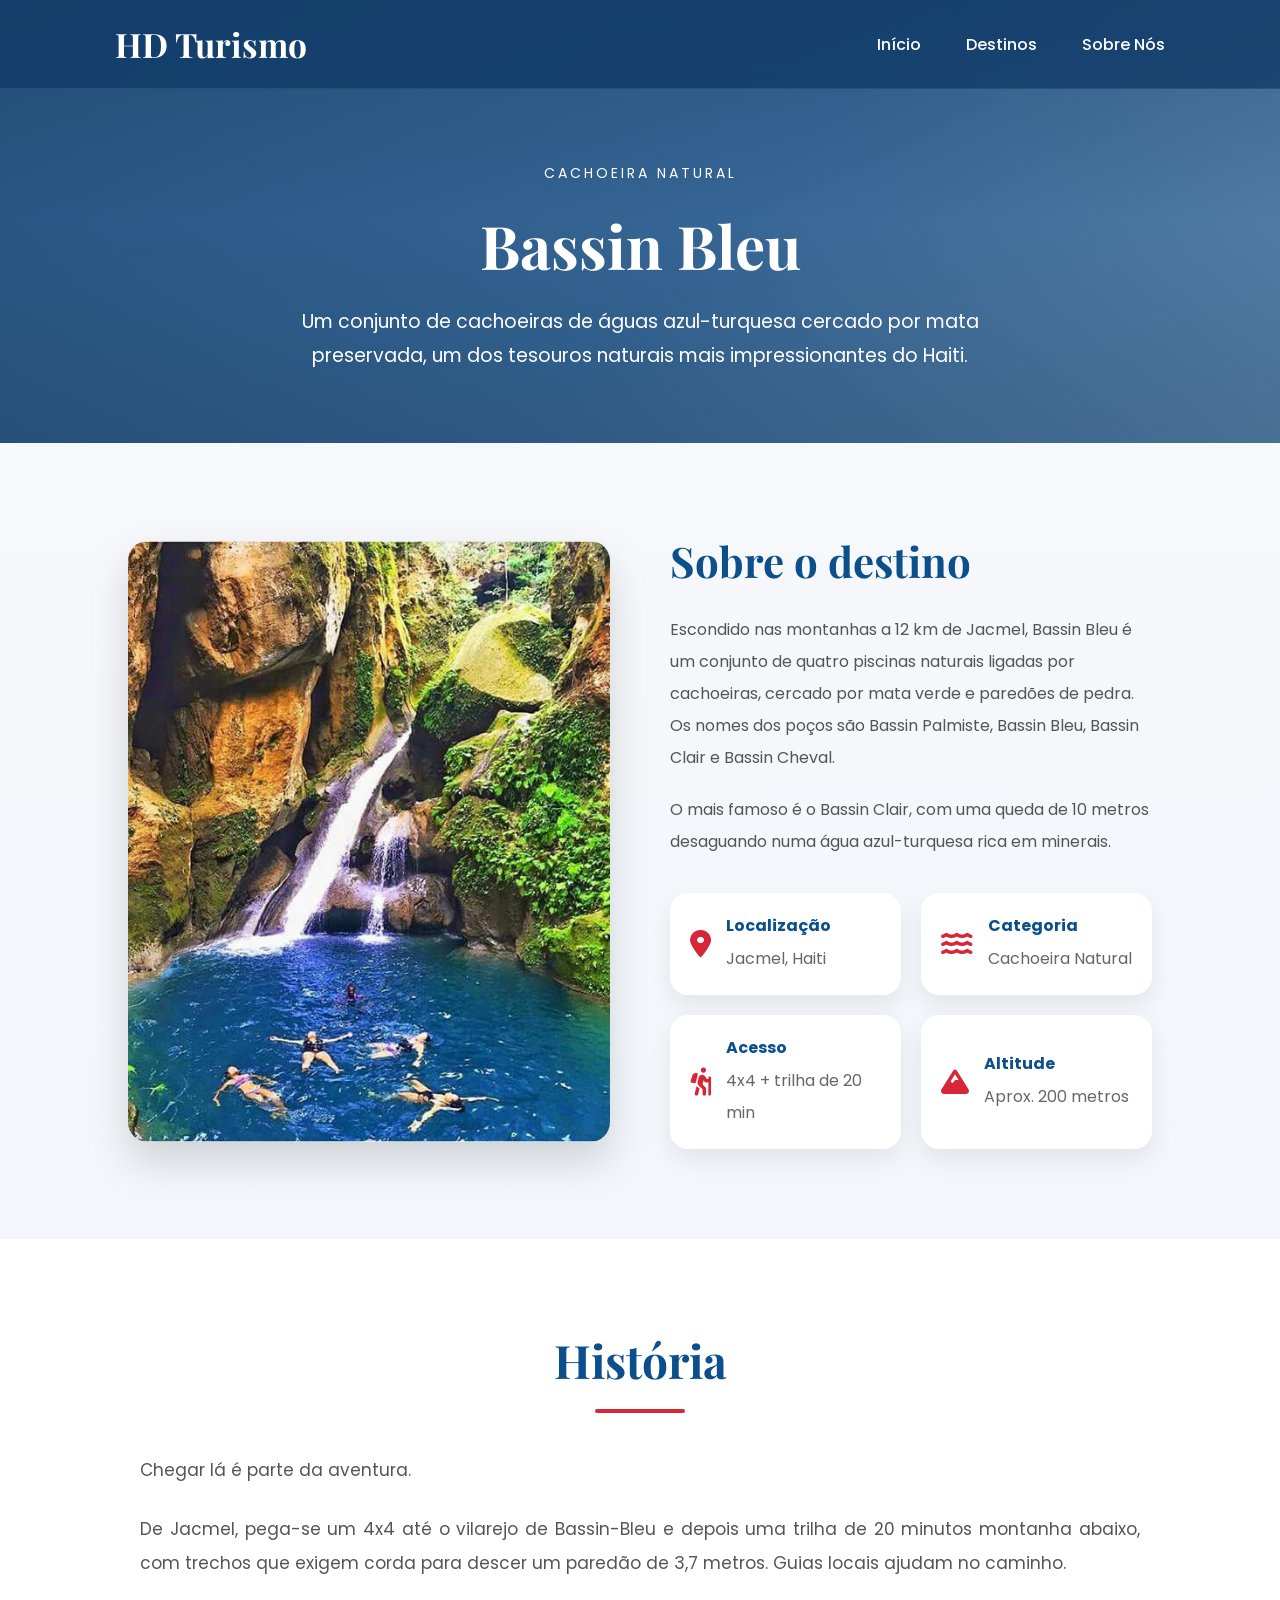
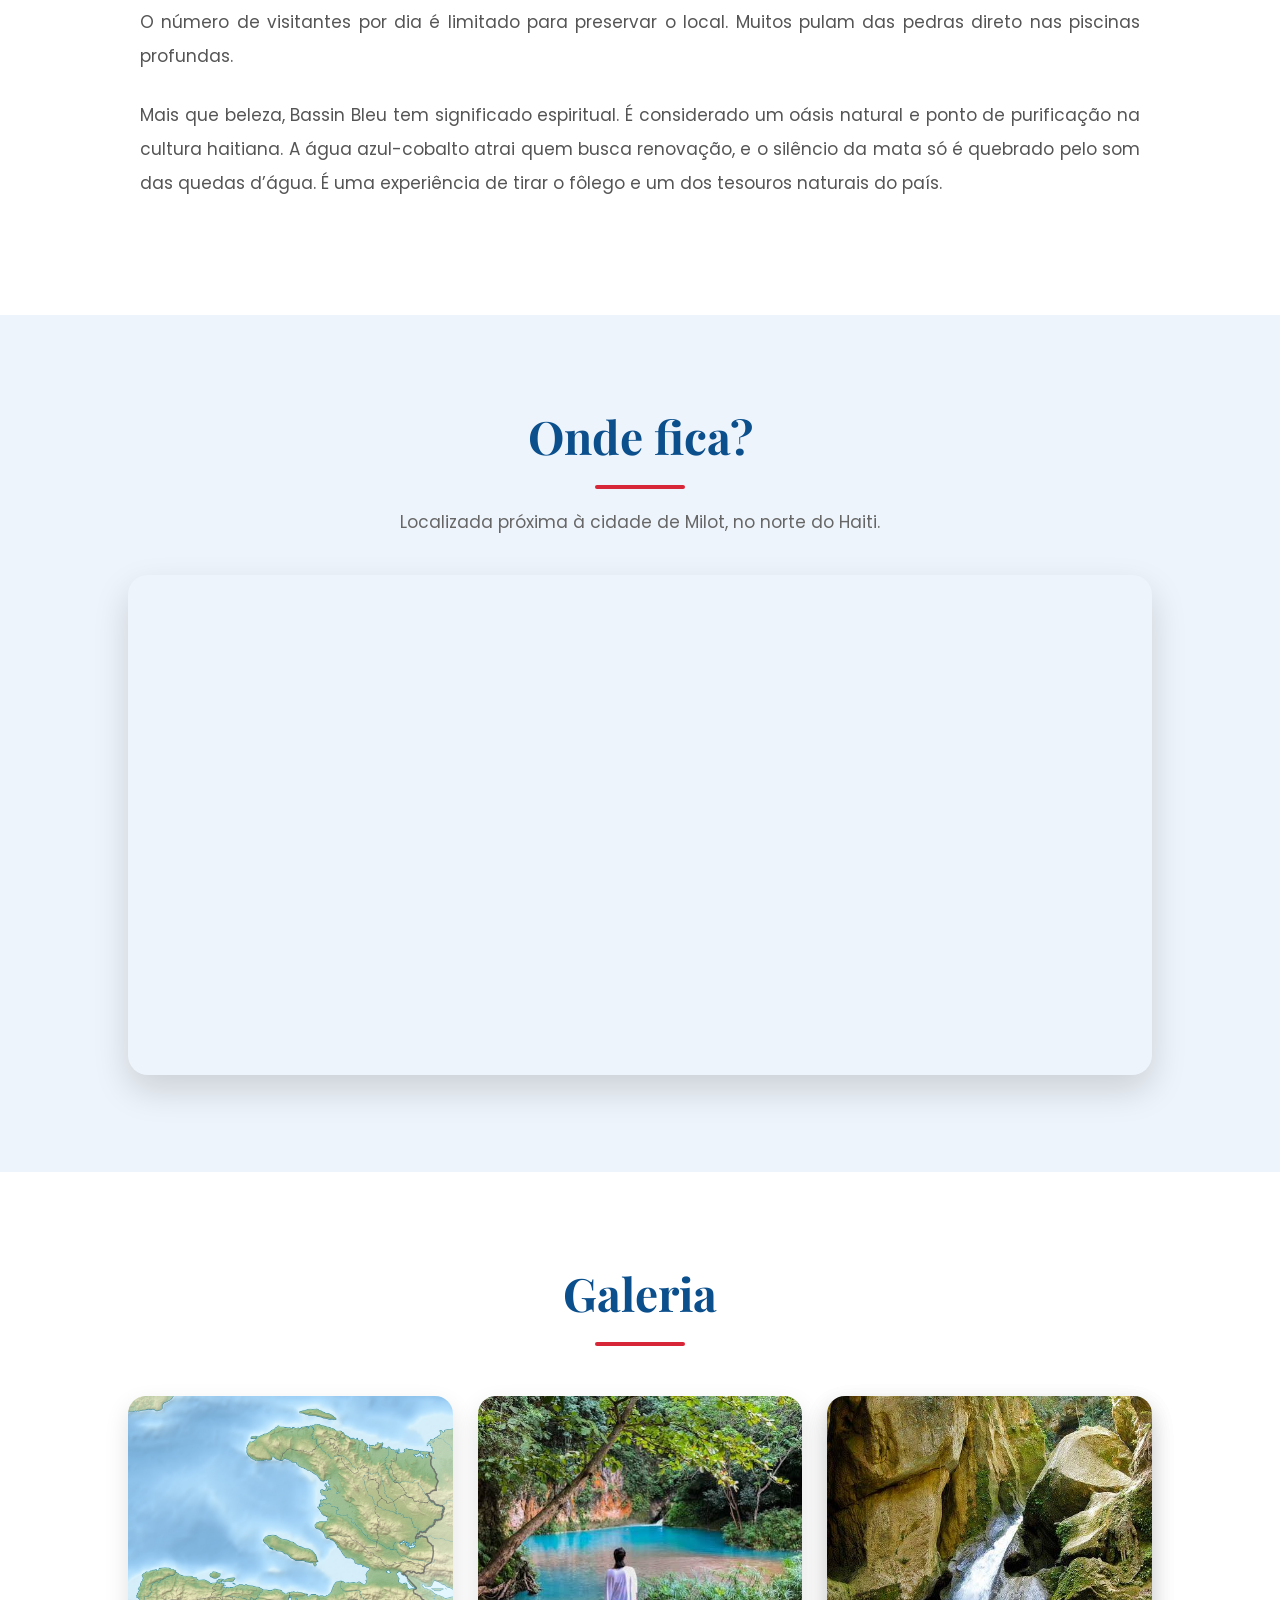
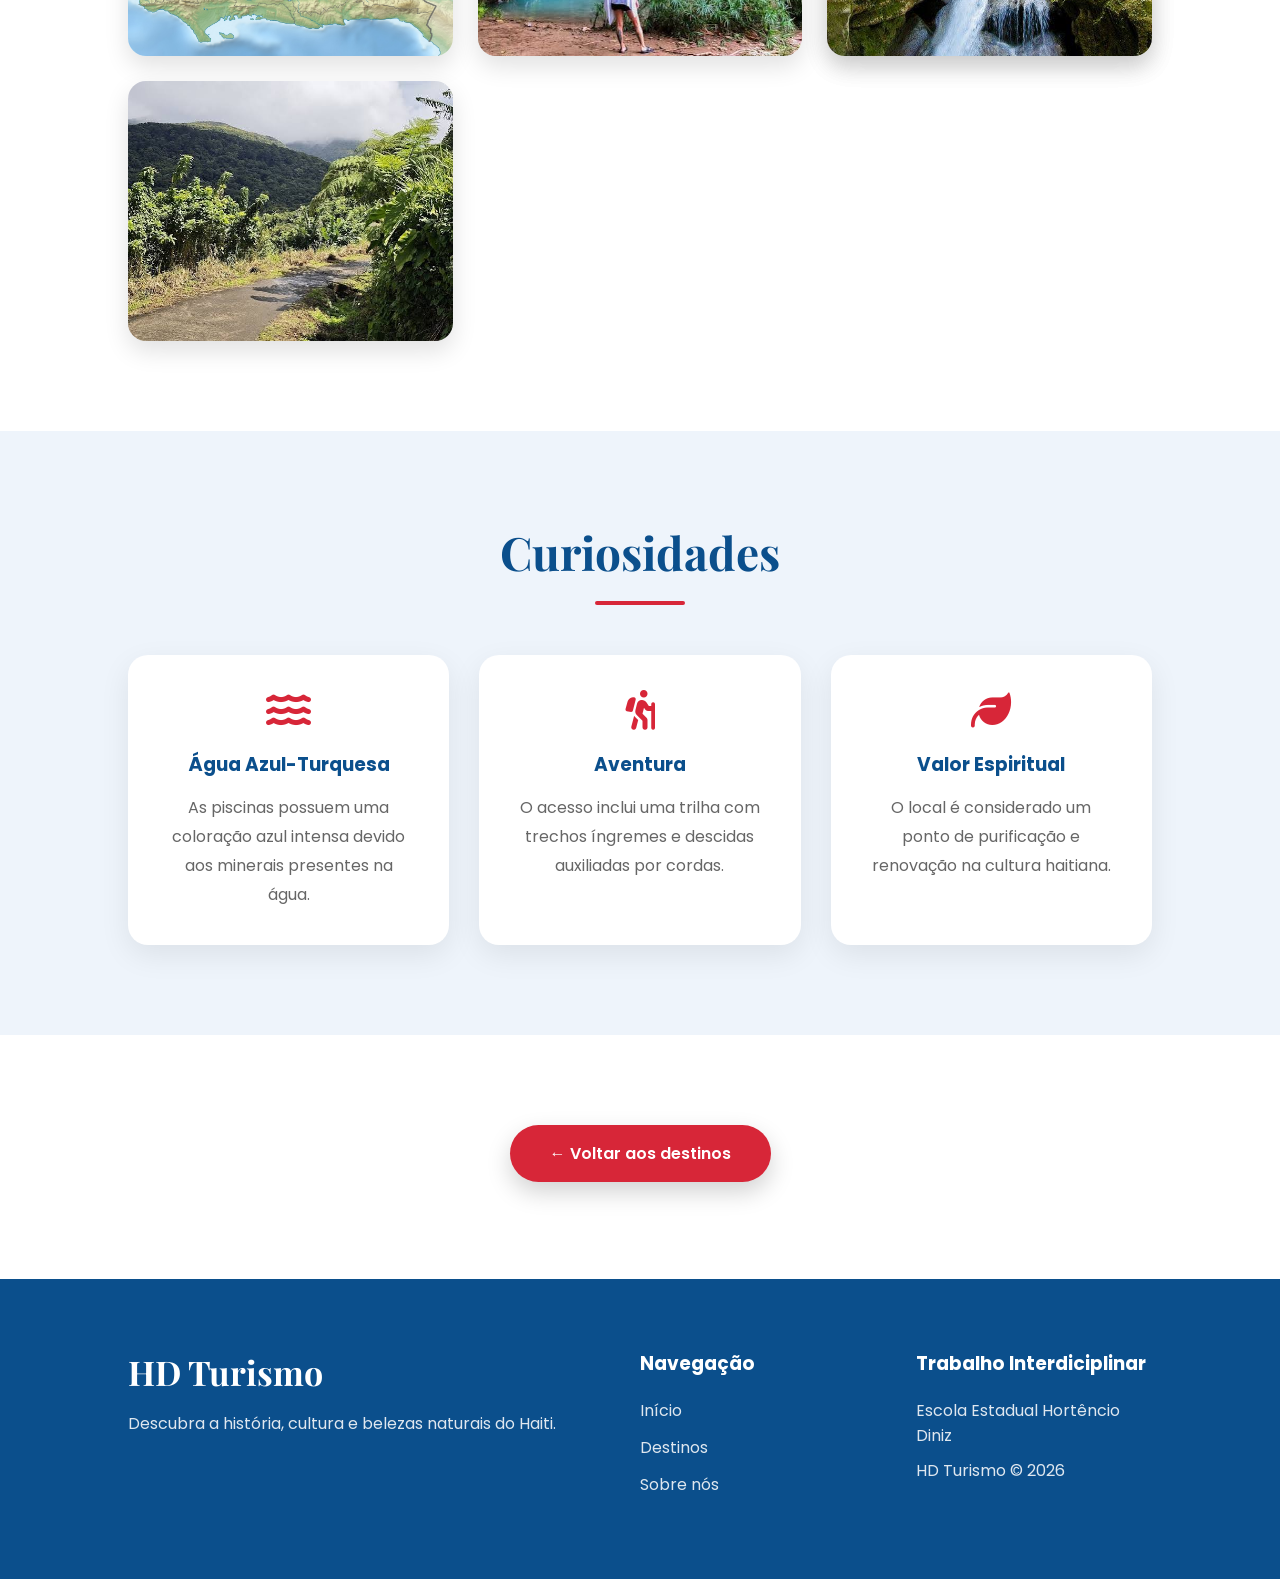
==== Destinos/Bassin/bassin.html @ 4df60498 "Atualizações das páginas e responsividade" ====
<!DOCTYPE html>
<html lang="pt-BR">

<head>

    <!-- Configurações da página -->
    <meta charset="UTF-8">
    <meta name="viewport" content="width=device-width, initial-scale=1.0">

    <title>Bassin Bleu</title>

    <!-- CSS -->
    <link rel="stylesheet" href="bassin.css">

    <!-- Fontes -->
    <link rel="preconnect" href="https://fonts.googleapis.com">
    <link rel="preconnect" href="https://fonts.gstatic.com" crossorigin>

    <link href="https://fonts.googleapis.com/css2?family=Playfair+Display:wght@600;700;800&family=Poppins:wght@300;400;500;600;700&display=swap" rel="stylesheet">

    <!-- Ícones -->
    <link rel="stylesheet"
    href="https://cdnjs.cloudflare.com/ajax/libs/font-awesome/6.7.2/css/all.min.css">

</head>

<body>

<!-- ====================================================== -->
<!-- CABEÇALHO -->
<!-- ====================================================== -->

<header>

    <div class="logo">

        <h1>HD Turismo</h1>

    </div>

    <nav>

        <a href="../../index.html#inicio">Início</a>

        <a href="../../index.html#destinos">Destinos</a>

        <a href="../../index.html#sobre">Sobre Nós</a>

    </nav>

</header>

<!-- ====================================================== -->
<!-- TÍTULO -->
<!-- ====================================================== -->

<section class="titulo">

    <span>Cachoeira Natural</span>

    <h1>Bassin Bleu</h1>

    <p>

        Um conjunto de cachoeiras de águas azul-turquesa cercado por mata preservada, 
        um dos tesouros naturais mais impressionantes do Haiti. 

    </p>

</section>

<!-- ====================================================== -->
<!-- APRESENTAÇÃO -->
<!-- ====================================================== -->

<section class="apresentacao">

    <!-- FOTO -->

    <div class="foto">

        <img src="../Bassin/bassin.jpeg"
        alt="Bassin Bleu">

    </div>

    <!-- TEXTO -->

    <div class="descricao">

        <h2>Sobre o destino</h2>

        <p>

            Escondido nas montanhas a 12 km de Jacmel, Bassin Bleu é um conjunto de quatro 
            piscinas naturais ligadas por cachoeiras, cercado por mata verde e paredões de pedra. 
            Os nomes dos poços são Bassin Palmiste, Bassin Bleu, Bassin Clair e Bassin Cheval.

        </p>

        <p>

            O mais famoso é o Bassin Clair, com uma queda de 10 metros desaguando numa água 
            azul-turquesa rica em minerais.

        </p>

        <!-- INFORMAÇÕES -->

        <div class="informacoes">

            <div class="info">

                <i class="fa-solid fa-location-dot"></i>

                <div>

                    <h4>Localização</h4>

                    <p>Jacmel, Haiti</p>

                </div>

            </div>

            <div class="info">

                <i class="fa-solid fa-water"></i>

                <div>

                    <h4>Categoria</h4>

                    <p>Cachoeira Natural</p>

                </div>

            </div>

            <div class="info">

                <i class="fa-solid fa-person-hiking"></i>

                <div>

                    <h4>Acesso</h4>

                    <p>4x4 + trilha de 20 min</p>

                </div>

            </div>

            <div class="info">

                <i class="fa-solid fa-mountain"></i>

                <div>

                    <h4>Altitude</h4>

                    <p>Aprox. 200 metros</p>

                </div>

            </div>

        </div>

    </div>

</section>

<!-- ====================================================== -->
<!-- HISTÓRIA -->
<!-- ====================================================== -->

<section class="historia">

    <h2>História</h2>

    <p>

        Chegar lá é parte da aventura.

    </p>

    <p>

        De Jacmel, pega-se um 4x4 até o vilarejo de Bassin-Bleu e depois uma trilha de 
        20 minutos montanha abaixo, com trechos que exigem corda para descer um paredão de 3,7 metros. 
        Guias locais ajudam no caminho.

    </p>

    <p>

        O número de visitantes por dia é limitado para preservar o local. Muitos pulam das pedras 
        direto nas piscinas profundas.

    </p>

    <p>

        Mais que beleza, Bassin Bleu tem significado espiritual. É considerado um oásis natural e 
        ponto de purificação na cultura haitiana. A água azul-cobalto atrai quem busca renovação, 
        e o silêncio da mata só é quebrado pelo som das quedas d’água. É uma experiência de tirar 
        o fôlego e um dos tesouros naturais do país.

    </p>

</section>

<!-- ====================================================== -->
<!-- MAPA -->
<!-- ====================================================== -->

<section class="mapa">

    <h2>Onde fica?</h2>

    <p>

        Localizada próxima à cidade de Milot, no norte do Haiti.

    </p>

    <iframe

     src="https://www.google.com/maps?q=Bassin+Bleu,Jacmel,Haiti&output=embed"

    loading="lazy"

    allowfullscreen>

    </iframe>

</section>

<!-- ====================================================== -->
<!-- GALERIA -->
<!-- ====================================================== -->

<section class="galeria">

    <h2>Galeria</h2>

    <div class="grid">

        <img src="../Bassin/bassin1.jpeg">

        <img src="../Bassin/bassin2.jpeg">

    <div class="img3">
        
        <img src="../Bassin/bassin3.jpeg">
    
    </div>

        <img src="../Bassin/bassin4.jpeg">

    </div>

</section>

<!-- ====================================================== -->
<!-- CURIOSIDADES -->
<!-- ====================================================== -->

<section class="curiosidades">

    <h2>Curiosidades</h2>

    <div class="cards">

        <div class="card">

            <i class="fa-solid fa-water"></i>

            <h3>Água Azul-Turquesa</h3>

            <p>

                As piscinas possuem uma coloração azul intensa devido aos minerais presentes na água.

            </p>

        </div>

        <div class="card">

            <i class="fa-solid fa-person-hiking"></i>

            <h3>Aventura</h3>

            <p>

                O acesso inclui uma trilha com trechos íngremes e descidas auxiliadas por cordas.

            </p>

        </div>

        <div class="card">

            <i class="fa-solid fa-leaf"></i>

            <h3>Valor Espiritual</h3>

            <p>
                
                O local é considerado um ponto de purificação e renovação na cultura haitiana.
            
            </p>
            
        </div>

    </div>


</section>

<!-- ====================================================== -->
<!-- BOTÃO -->
<!-- ====================================================== -->

<section class="voltar">

    <a href="../../index.html#destinos" class="botao">

        ← Voltar aos destinos

    </a>

</section>

<!-- ====================================================== -->
<!-- RODAPÉ -->
<!-- ====================================================== -->

<footer>

    <div class="footer-logo">

        <h2>HD Turismo</h2>

        <p>

            Descubra a história, cultura e belezas naturais do Haiti.

        </p>

    </div>

    <div class="footer-links">

        <h3>Navegação</h3>

        <a href="../../index.html#inicio">Início</a>

        <a href="../../index.html#destinos">Destinos</a>

        <a href="../../index.html#sobre">Sobre nós</a>

    </div>

    <div class="footer-contato">

        <h3>Trabalho Interdiciplinar</h3>

        <p>Escola Estadual Hortêncio Diniz</p>
        
        <p>HD Turismo © 2026</p>

    </div>

</footer>

<script src="script.js"></script>

</body>

</html>
---- Destinos/Bassin/bassin.css ----
/* ==========================================================
   RESET GERAL
========================================================== */

*{
    margin: 0;
    padding: 0;
    box-sizing: border-box;
}

/* Scroll suave */

html{
    scroll-behavior: smooth;
}

/* ==========================================================
   BODY
========================================================== */

body{

    font-family: 'Poppins', sans-serif;

    background: linear-gradient(
        #f8f9fb,
        #eef4fb,
        #ffffff
    );

    color: #333;

    overflow-x: hidden;

}

img{

    display: block;

    max-width: 100%;

}

section{

    padding: 90px 10%;

}

/* ==========================================================
   HEADER
========================================================== */

/* ==========================================================
   HEADER
========================================================== */

header{

    position: fixed;

    top: 0;
    left: 0;

    width: 100%;

    display: flex;

    justify-content: space-between;

    align-items: center;

    padding: 22px 9%;

    z-index: 9999;

    transition: .4s;

    background: rgba(18, 60, 105, 0.82);

    backdrop-filter: blur(14px);

    -webkit-backdrop-filter: blur(14px);

    border-bottom: 1px solid rgba(255,255,255,.08);
}

.logo h1{

    font-family: "Playfair Display", serif;

    font-size: 2.1rem;

    color: white;

    font-weight: bold;

}

nav{

    display: flex;

    gap: 45px;

}

nav a{

    color: white;

    text-decoration: none;

    font-size: 16px;

    font-weight: 500;

    position: relative;

    transition: .3s;

}

nav a::after{

    content: "";

    position: absolute;

    bottom: -6px;

    left: 0;

    width: 0;

    height: 2px;

    background: #D72638;

    transition: .35s;

}

nav a:hover::after{

    width: 100%;

}

/* ==========================================================
   TÍTULO
========================================================== */

.titulo{

    padding-top: 160px;

    padding-bottom: 70px;

    text-align: center;

    background:

    linear-gradient(
        135deg,
        #2B5D8E 0%,
        #3F74A8 55%,
        #6A98C3 100%
    ),

    url("images/banner.jpg");

    background-size: cover;

    background-position: center;

    color: white;

}


.titulo span{

    text-transform: uppercase;

    letter-spacing: 3px;

    font-size: 14px;

}

.titulo h1{

    font-family: 'Playfair Display', serif;

    font-size: 60px;

    margin: 20px 0;

}

.titulo p{

    max-width: 700px;

    margin: auto;

    font-size: 19px;

    line-height: 1.8;

}

/* ==========================================================
   APRESENTAÇÃO
========================================================== */

.apresentacao{

    display: grid;

    grid-template-columns: 1fr 1fr;

    gap: 60px;

    align-items: center;

}

/* ==========================================================
   FOTO
========================================================== */

.foto img{

    border-radius: 20px;

    box-shadow: 0 20px 40px rgba(0,0,0,.15);

    transition: .4s;

}

.foto img:hover{

    transform: scale(1.02);

}

/* ==========================================================
   DESCRIÇÃO
========================================================== */

.descricao h2{

    font-family: 'Playfair Display', serif;

    color: #0B4F8C;

    font-size: 42px;

    margin-bottom: 25px;

}

.descricao p{

    line-height: 2;

    color: #555;

    margin-bottom: 20px;

}

/* ==========================================================
   INFORMAÇÕES
========================================================== */

.informacoes{

    margin-top: 35px;

    display: grid;

    grid-template-columns: repeat(2,1fr);

    gap: 20px;

}

.info{

    background: white;

    border-radius: 18px;

    padding: 20px;

    display: flex;

    align-items: center;

    gap: 15px;

    box-shadow: 0 10px 25px rgba(0,0,0,.08);

    transition: .3s;

}

.info:hover{

    transform: translateY(-6px);

    box-shadow: 0 15px 35px rgba(0,0,0,.15);

}

.info i{

    font-size: 28px;

    color: #D72638;

}

.info h4{

    color: #0B4F8C;

    margin-bottom: 5px;

}

.info p{

    margin: 0;

    color: #666;

}

/* ==========================================================
   HISTÓRIA
========================================================== */

.historia{

    background: white;

}

.historia h2{

    text-align: center;

    font-family: 'Playfair Display', serif;

    color: #0B4F8C;

    font-size: 46px;

    margin-bottom: 40px;

    position: relative;

}

.historia h2::after{

    content: "";

    display: block;

    width: 90px;

    height: 4px;

    background: #D72638;

    margin: 18px auto;

    border-radius: 30px;

}

.historia p{

    max-width: 1000px;

    margin: 0 auto 25px;

    line-height: 2;

    color: #555;

    text-align: justify;

    font-size: 17px;

}

/* ==========================================================
   MAPA
========================================================== */

.mapa{

    background:#eef4fb;

    text-align:center;

}

.mapa h2{

    font-family:'Playfair Display', serif;

    color:#0B4F8C;

    font-size:46px;

    margin-bottom:20px;

}

.mapa h2::after{

    content:"";

    display:block;

    width:90px;

    height:4px;

    background:#D72638;

    margin:18px auto;

    border-radius:30px;

}

.mapa p{

    color:#666;

    margin-bottom:40px;

    font-size:17px;

}

.mapa iframe{

    width:100%;

    height:500px;

    border:none;

    border-radius:20px;

    box-shadow:0 15px 35px rgba(0,0,0,.15);

}


/* ==========================================================
   GALERIA
========================================================== */

.galeria{

    background:white;

}

.galeria h2{

    text-align:center;

    font-family:'Playfair Display', serif;

    color:#0B4F8C;

    font-size:46px;

    margin-bottom:50px;

}

.galeria h2::after{

    content:"";

    display:block;

    width:90px;

    height:4px;

    background:#D72638;

    margin:18px auto;

    border-radius:30px;

}

.grid{

    display:grid;

    grid-template-columns:repeat(auto-fit,minmax(280px,1fr));

    gap:25px;

}

.grid img{

    width:100%;

    height:260px;

    object-fit:cover;

    border-radius:18px;

    cursor:pointer;

    transition:.4s;

    box-shadow:0 10px 25px rgba(0,0,0,.12);

}

.grid img:hover{

    transform:scale(1.04);

}

.img3{

    width: 100%;

    height: 260px;

    object-fit: cover;

    border-radius: 18px;

    cursor: pointer;

    transition: .4s;

    box-shadow:0 10px 25px rgba(0,0,0,.12);

    object-position: -300px; 

}


/* ==========================================================
   CURIOSIDADES
========================================================== */

.curiosidades{

    background:#eef4fb;

}

.curiosidades h2{

    text-align:center;

    font-family:'Playfair Display', serif;

    color:#0B4F8C;

    font-size:46px;

    margin-bottom:50px;

}

.curiosidades h2::after{

    content:"";

    display:block;

    width:90px;

    height:4px;

    background:#D72638;

    margin:18px auto;

    border-radius:30px;

}

.cards{

    display:grid;

    grid-template-columns:repeat(auto-fit,minmax(280px,1fr));

    gap:30px;

}

.card{

    background:white;

    border-radius:20px;

    padding:35px;

    text-align:center;

    box-shadow:0 10px 30px rgba(0,0,0,.08);

    transition:.35s;

}

.card:hover{

    transform:translateY(-10px);

    box-shadow:0 18px 40px rgba(0,0,0,.15);

}

.card i{

    font-size:40px;

    color:#D72638;

    margin-bottom:20px;

}

.card h3{

    color:#0B4F8C;

    margin-bottom:15px;

}

.card p{

    color:#666;

    line-height:1.8;

}


/* ==========================================================
   BOTÃO VOLTAR
========================================================== */

.voltar{

    text-align:center;

    background:white;

}

.botao{

    display:inline-block;

    background:#D72638;

    color:white;

    text-decoration:none;

    padding:16px 40px;

    border-radius:50px;

    font-weight:600;

    transition:.35s;

    box-shadow:0 10px 25px rgba(0,0,0,.18);

}

.botao:hover{

    background:#b41d2b;

    transform:translateY(-5px);

}


/* ==========================================================
   RODAPÉ
========================================================== */

footer{

    background:#0B4F8C;

    color:white;

    display:grid;

    grid-template-columns:2fr 1fr 1fr;

    gap:40px;

    padding:70px 10%;

}

.footer-logo h2{

    font-family:'Playfair Display', serif;

    font-size:34px;

    margin-bottom:15px;

}

.footer-logo p{

    color:#dfe7ef;

    line-height:1.8;

}

.footer-links{

    display:flex;

    flex-direction:column;

}

.footer-links h3,
.footer-contato h3{

    margin-bottom:20px;

}

.footer-links a{

    color:#dfe7ef;

    text-decoration:none;

    margin-bottom:12px;

    transition:.3s;

}

.footer-links a:hover{

    color:white;

    padding-left:8px;

}

.footer-contato p{

    color:#dfe7ef;

    margin-bottom:10px;

}


/* ==========================================================
   ACABAMENTOS
========================================================== */

::selection{

    background:#D72638;

    color:white;

}

::-webkit-scrollbar{

    width:12px;

}

::-webkit-scrollbar-track{

    background:#eef4fb;

}

::-webkit-scrollbar-thumb{

    background:#D72638;

    border-radius:20px;

}

::-webkit-scrollbar-thumb:hover{

    background:#b41d2b;

}


/* Navbar quando rolar */

section{

    scroll-margin-top:100px;

}

header.ativo{

    background: rgba(11,79,140,.97);

    box-shadow: 0 8px 25px rgba(0,0,0,.20);

}


/* ==========================================================
   BOTÃO COM BRILHO
========================================================== */

.botao{

    position:relative;

    overflow:hidden;

}

.botao::before{

    content:"";

    position:absolute;

    top:0;

    left:-130%;

    width:70%;

    height:100%;

    background:rgba(255,255,255,.35);

    transform:skewX(-25deg);

    transition:.8s;

}

.botao:hover::before{

    left:160%;

}


/* ==========================================================
   RESPONSIVIDADE
========================================================== */

@media(max-width:1100px){

    .apresentacao{

        grid-template-columns:1fr;

    }

    footer{

        grid-template-columns:1fr;

        text-align:center;

    }

}

@media(max-width:768px){

    header{

        flex-direction:column;

        gap:20px;

        padding:20px;

    }

    nav{

        flex-wrap:wrap;

        justify-content:center;

        gap:20px;

    }

    .titulo h1{

        font-size:42px;

    }

    .titulo p{

        font-size:17px;

    }

    .informacoes{

        grid-template-columns:1fr;

    }

    .grid{

        grid-template-columns:1fr;

    }

    .cards{

        grid-template-columns:1fr;

    }

}

@media(max-width:500px){

    section{

        padding:70px 7%;

    }

    .titulo{

        padding-top:150px;

    }

    .titulo h1{

        font-size:34px;

    }

    .descricao h2,
    .historia h2,
    .mapa h2,
    .galeria h2,
    .curiosidades h2{

        font-size:34px;

    }

    .botao{

        width:100%;

        text-align:center;

    }

    @media (min-width:769px) and (max-width:1024px){

    section{
        padding:90px 6%;
    }

    header{
        padding:18px 6%;
    }

    nav{
        gap:25px;
    }

    .titulo{
        padding-top:170px;
    }

    .titulo h1{
        font-size:56px;
    }

    .titulo p{
        font-size:18px;
        max-width:700px;
        margin:auto;
    }

    .informacoes{
        grid-template-columns:repeat(2,1fr);
        gap:20px;
    }

    .grid{
        grid-template-columns:1fr;
        gap:40px;
    }

    .cards{
        grid-template-columns:repeat(2,1fr);
        gap:25px;
    }

    .descricao h2,
    .historia h2,
    .mapa h2,
    .galeria h2,
    .curiosidades h2{
        font-size:42px;
    }

    iframe{
        height:420px;
    }

    footer{
        grid-template-columns:1fr;
        text-align:center;
        gap:30px;
    }

    img{
        max-width:100%;
        height:auto;
    }

}

}


.hero::before,
.titulo::before{

    content:"";
    position:absolute;
    inset:0;

    background:
    linear-gradient(
        rgba(10,35,60,.30),
        rgba(10,35,60,.18),
        rgba(10,35,60,.35)
    );

}

.hero,
.titulo{
    position: relative;
}

.hero-texto,
.titulo > *{
    position: relative;
    z-index: 2;
}
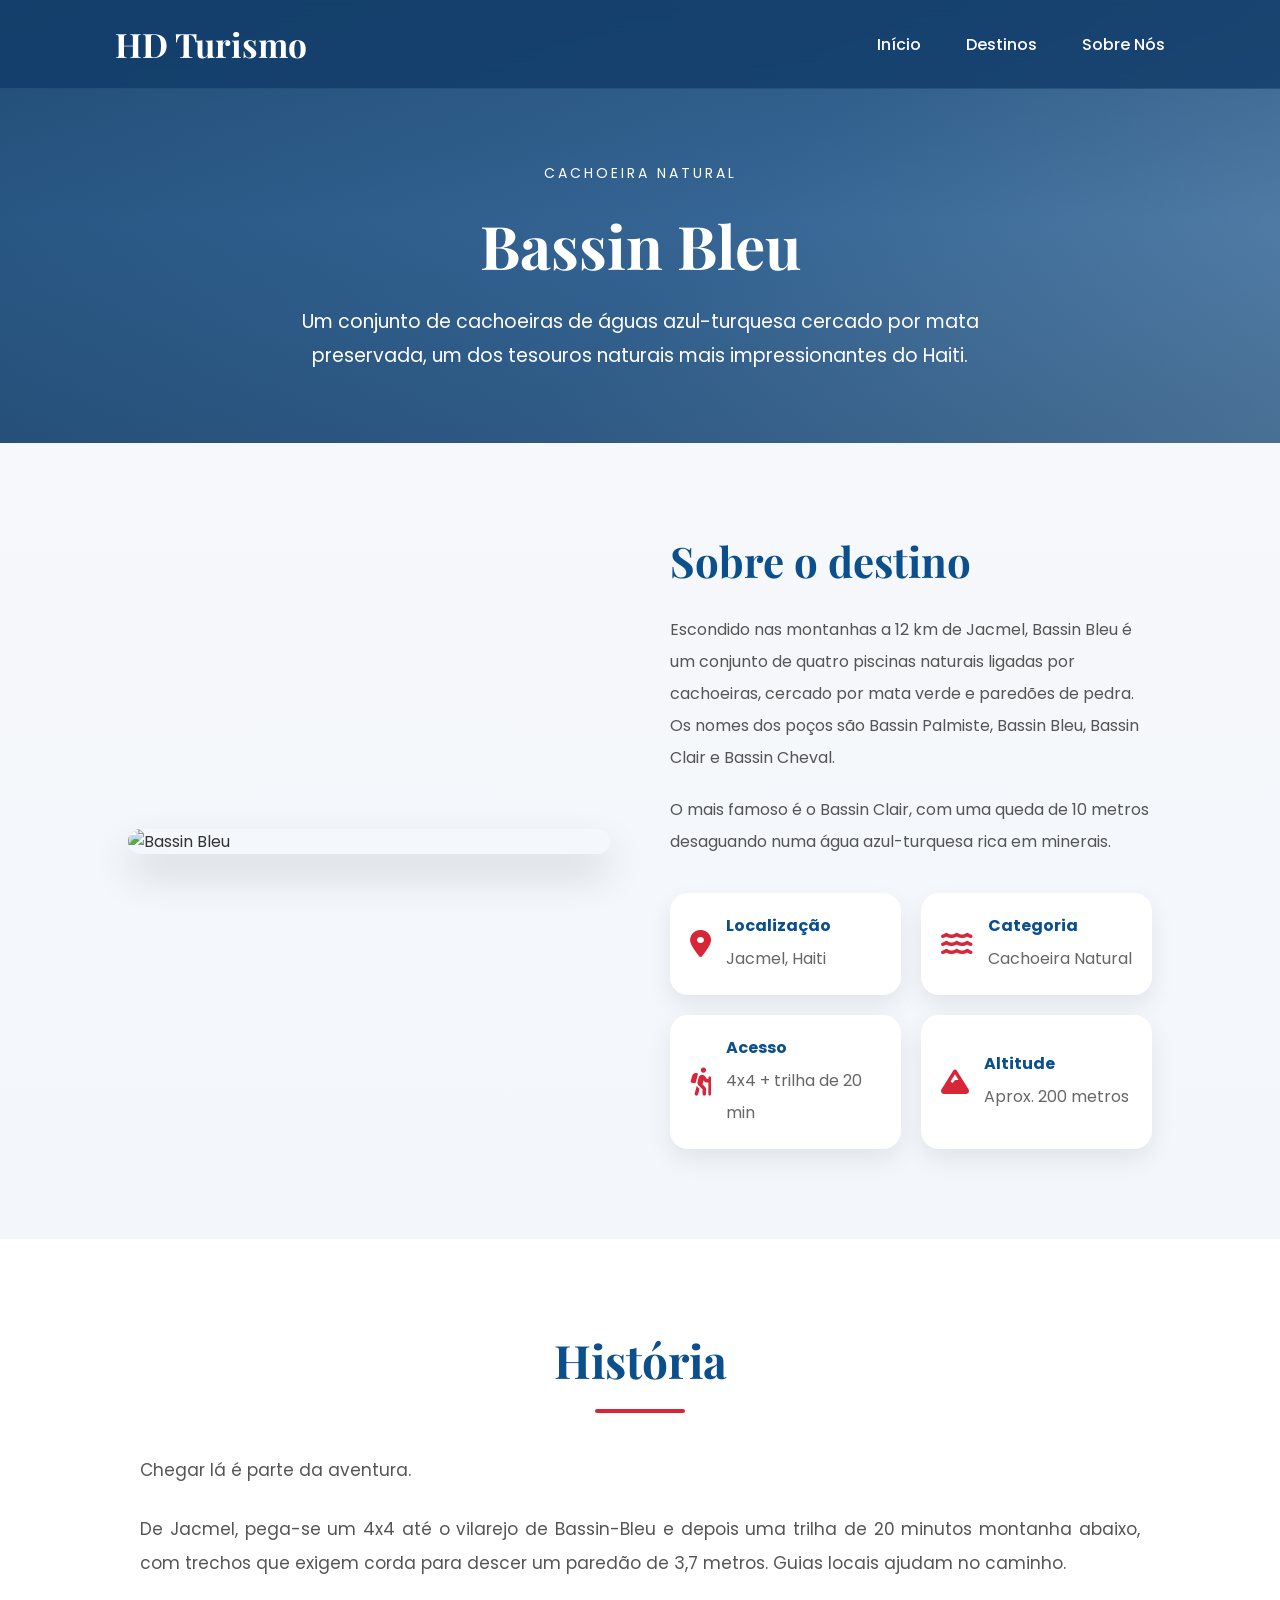
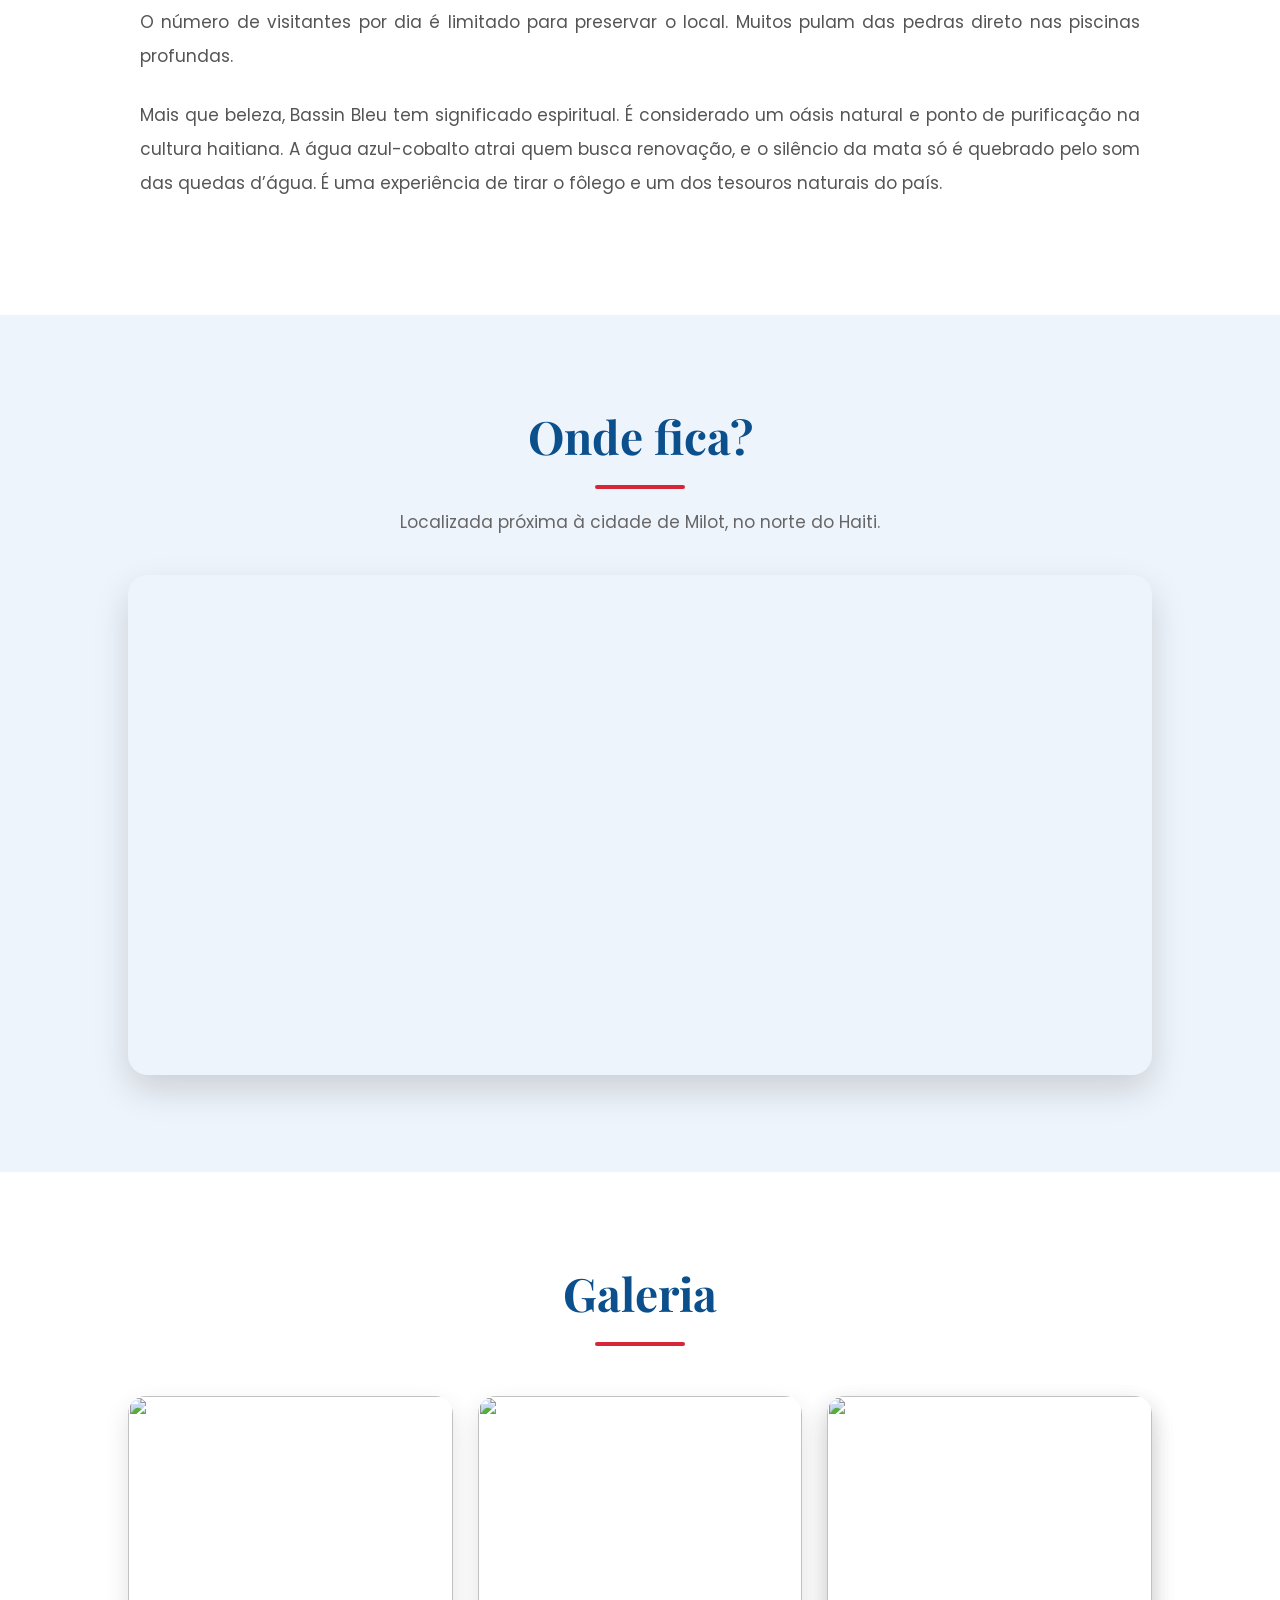
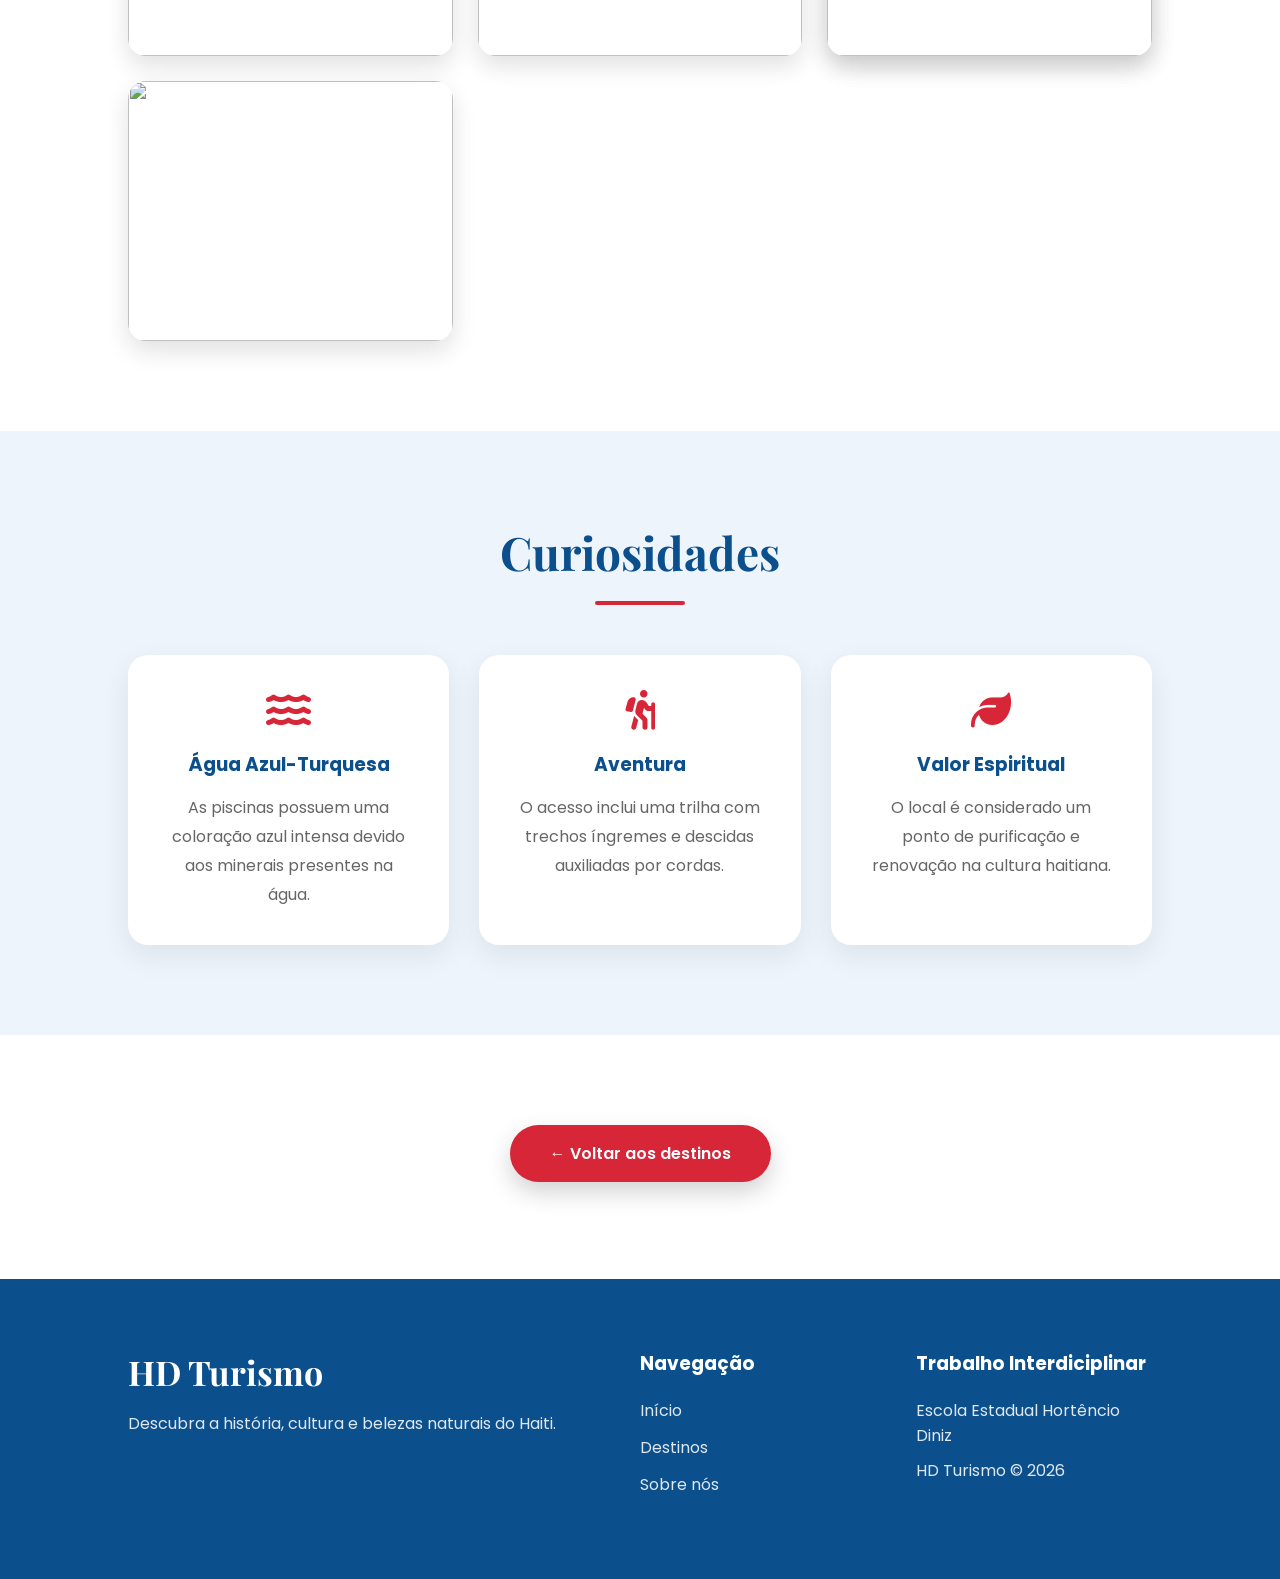
==== commit 01b2ca50: "Atualizações de erro" ====
--- a/Destinos/Bassin/bassin.html
+++ b/Destinos/Bassin/bassin.html
@@ -79,7 +79,7 @@
 
     <div class="foto">
 
-        <img src="../Bassin/bassin.jpeg"
+        <img src="../bassin/bassin.jpeg"
         alt="Bassin Bleu">
 
     </div>
@@ -247,17 +247,17 @@
 
     <div class="grid">
 
-        <img src="../Bassin/bassin1.jpeg">
-
-        <img src="../Bassin/bassin2.jpeg">
+        <img src="../bassin/bassin1.jpeg">
+
+        <img src="../bassin/bassin2.jpeg">
 
     <div class="img3">
         
-        <img src="../Bassin/bassin3.jpeg">
+        <img src="../bassin/bassin3.jpeg">
     
     </div>
 
-        <img src="../Bassin/bassin4.jpeg">
+        <img src="../bassin/bassin4.jpeg">
 
     </div>
 
